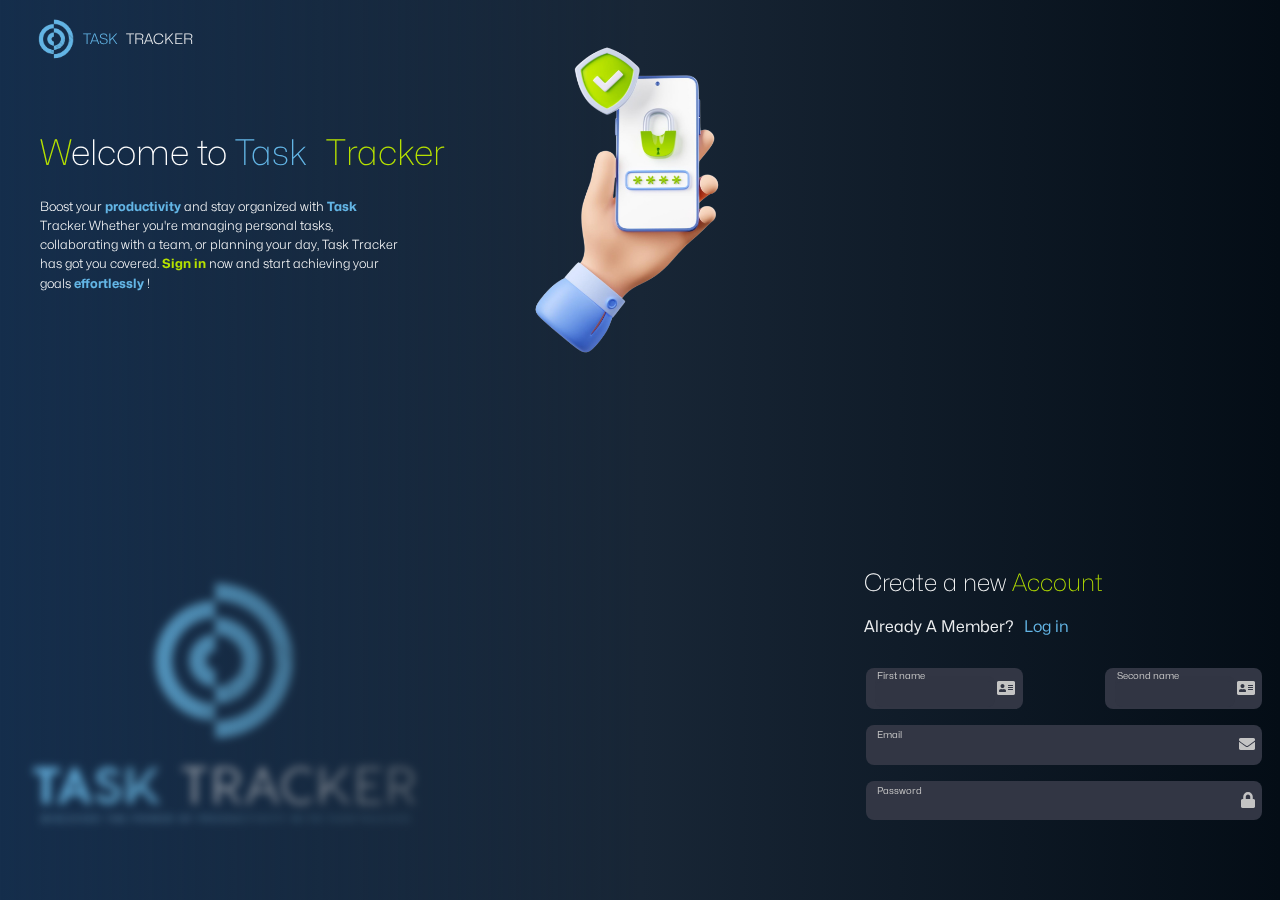
==== HTML/authentication.html @ 6b2c5260 "updating the authentication ui adding  google sign in integration" ====
<!DOCTYPE html>
<html lang="en">
<head>
    <!-- Font Awesome -->
<link rel="stylesheet" href="https://cdnjs.cloudflare.com/ajax/libs/font-awesome/5.15.4/css/all.min.css"  />

    <link rel="preconnect" href="https://fonts.googleapis.com">
    <link rel="stylesheet" href="https://fonts.googleapis.com/css2?family=Roboto:wght@400;500;700&display=swap">
    <link rel="stylesheet" href="https://fonts.googleapis.com/css2?family=Manrope:wght@400;500;600;700&display=swap">
    <link rel="stylesheet" href="https://fonts.googleapis.com/css2?family=Lexend&display=swap">


    <meta charset="UTF-8">
    <meta name="viewport" content="width=device-width, initial-scale=1.0">
    <script src="https://accounts.google.com/gsi/client" async></script>
    <link rel="stylesheet" href="../styles/athentication.css">
    <title>Document</title>
</head>
<body>
     
<div class='authenticationUi'>
 <div class="user-first-info">
    <section class="logo">
       <img src="../assets/logo_image.png" alt="Logo Image" srcset="" id="logo"> 
       <div id="app-name">
          <span class="task-text">TASK</span> TRACKER
       </div>
    </section>

    <section id="user-welcome-text">
        <h1> <span class="bright-green">W</span>elcome to  <span class="task-text">Task</span> <span class="bright-green">Tracker</span></h1>
        <p>Boost your <span class="strong">productivity</span>  and stay organized with  <span class="strong">Task</span> Tracker. Whether you're managing personal tasks, collaborating with a team, or planning your day, Task Tracker has got you covered.  <span class="strong bright-green">Sign in</span> now and start achieving your goals  <span class="strong">effortlessly</span> !</p>

    </section>
 </div>
 
    <div class="illustation-container">
        <img src="../assets/login-illustration -small.png" alt="login illustration" srcset="" id="login-illustration">

 
  </div>
  <div id="login-card">
      <div class="logincard-text">
        <h2>Create a new  <span class="bright-green">Account</span></h2>
     <p>Already A Member?<span class="light-blue small-space">Log in</span></p>
      </div>
       <fieldset class="namecontainer">
        <section id="first-name-container">
            <div id="fisrt-name-innerdiv">
                <fieldset>
                    <legend>First name</legend>
                    <input type="text">
                </fieldset>
            </div>
            <div  id="firts-name-icondiv">
                <i class="fas fa-address-card"></i>
                
            </div>
        </section>
        <section id="second-name-container">
            <div id="second-name-innerdiv">
                <fieldset>
                    <legend>Second name</legend>
                    <input type="text">
                </fieldset>
            </div>
            <div  id="Second-name-icondiv">
                <i class="fas fa-address-card"></i>
            </div>
        </section>
       </fieldset>

       <fieldset class="email-and-password">
        <section id="email">
            <div id="email-innerdiv">
                <fieldset>
                    <legend>Email</legend>
                    <input type="email">
                </fieldset>
            </div>
            <div  id="email-icon-div">
                <i class="fas fa-envelope"></i>
            </div>
        </section>
        <!--  -->
        <section id="password">
            <div id="password-inner-div">
                <fieldset>
                    <legend>Password</legend>
                    <input type="password">
                </fieldset>
            </div>
            <div  id="password-div-icon">
                <i class="fas fa-lock"></i>
            </div>
        </section>
       </fieldset>
       <!-- <fieldset class="google-signin"> -->
         
        <div id="g_id_onload"
        data-client_id="447958306786-bvqhqia3cqrs5eibr836ug048fp5qbho.apps.googleusercontent.com"
        data-context="signup"
        data-ux_mode="popup"
        data-callback="response"
        data-auto_prompt="false">
   </div>
   
   <div class="g_id_signin"
        data-type="standard"
        data-shape="rectangular"
        data-theme="filled_black"
        data-text="continue_with"
        data-size="large"
        data-logo_alignment="left"
        data-width="400">
   </div>    
       <!-- </fieldset> -->
  </div>


   
</div>
 <script src="../js/authntication.js"></script>
</html>
---- styles/athentication.css ----
@font-face {
    font-family: 'Mona Sans';
    src: url(../fonts/Mona-Sans.ttf);
}
*{
    box-sizing: border-box;
}
.authenticationUi{
   min-width: 100vw;
    height: 100vh;
    padding-right: 1em;
    background:linear-gradient(90deg,#162D4600,#182636,#040d16);
    /* opacity: 0.9; */
     backdrop-filter: blur(4px);
     display: flex;
     justify-content: space-between;
     flex-wrap: wrap;
   
    
}
body{
    margin: 0;
    background-image: url(../assets/logo_trial-removebg-preview.png);
    
    background-size:35%;
    background-position: 0% 90%;
    background-repeat: no-repeat;
    background-color:#152E4C;
    font-size: 16px;
    
}

#logo{
    margin-top: 1em;
    width: max(7em);
    
}
 .logo{
    display: flex;
    align-items: center;
    
    
 }
 #app-name{
    padding-bottom: 0.5em;
    color: #EDEFF1;
    font-family: "Mona Sans" ;
    font-size: 0.9em;
    margin-left: -2em;
    font-weight: 300;
 }
 .task-text{
    color:#63B5E5;
    margin-right :0.3em;
 }
 #user-welcome-text{
    color:#ffffff ;
    width: max(400px,30vh);
    padding-left: 2.5em;
    font-family:"Mona Sans" ;
    font-weight: 300;
    line-height:normal;
    margin-top: 3em;
    
    

 }
 #user-welcome-text p{
    color: #ffffff;
    font-size: 0.8em;
   font-weight: 300;
    line-height: 1.5em;
    /* font-weight: 200; */
    font-family: 'mona Sans';
 }
    
 h1{
    font-size: 2.2em;
    font-weight: 200;
    text-wrap: nowrap;
 }
.strong{
    font-weight:bold;
    color: #63B5E5;
}
 
#login-illustration{
     width: 200px; 
     transform: scaleX(1);
     transform: scaleY(1);
     transform: translateX(0);
     transition: transform 0.5s ease-in-out ;
    
}

#login-illustration:hover{
    transform: scaleX(110%);
    transform: translateX(10%);
    /* transform: scaleY(5%); */
}
 
 
.bright-green{
   color: #B6E100
}
 
#login-card{
 align-self: flex-end;
 font-family: 'mona Sans';
 display: flex;
 flex-direction: column;
 gap: 1em;
 margin-bottom: 3em;
 width: 400px;
 
 
}
#login-card h2{
    color: #ffffff;
    font-weight: 100;
}
#login-card p{
    color: #EDEFF1;
}
.light-blue{
    color: #63B5E5;
}
.small-space{
    margin-left: 10px;
}
.namecontainer{
    display: flex;
    justify-content: space-between;
    padding: 0;
    gap: 2em;
    border-style: none;

}
.namecontainer input{
    width: 120px;
    background-color: inherit;
    border-radius: 0.5em;
    border: none;
    outline: none;
    padding-top: 0.4em;
    color: #FFFFFF;
    font-size: 1em;
}
.namecontainer legend{
    font-size: 0.6em;
    color:#C4C4C4;
}
.namecontainer fieldset{
    background-color: #313543;
    border-radius: 0.5em;
    border-style: none;
     padding: 0;
     

}
.namecontainer section{
     display: flex;
     color: #C4C4C4;
     display: flex;
     align-items: center;
     background-color: #323644;
     border-radius: 0.5em;
     padding :0.1em 0.4em; 
     
}
.email-and-password{
    display: flex;
    flex-direction: column;
    gap:1em;
    padding: 0;
    border-style: none;
    
 
}
.email-and-password section{
    display: flex;
    color: #C4C4C4;
    background-color: #323644;
    align-items: center;
    border-radius: 0.5em;
    padding:0.2em 0.4em;
     

     
}
.email-and-password legend{
    font-size: 0.6em;
    color:#C4C4C4;
}
 #email-innerdiv{
    flex-grow: 1;
    
 }
 #password-inner-div{
    flex-grow: 1;
 }
 .email-and-password input{
    width: 100%;
    outline: none;
    font-size: 1em;
    background-color: inherit;
    border: none;
    color:#FFFFFF;
 }
 .email-and-password fieldset{
    padding: 0;
    border-style: none;
     

    
 }
  legend{
    font-family: "mona Sans",sans-serif;
  }
  #login-card section{
    border:1px solid transparent
  }
  #login-card section:hover{
    border: 1px solid #63B5E5;
  }
  .google-signin{
    background-color: #323644;
    border-radius: 0.5em;
    border-style: none;
    padding: 0.1em;
    

  }
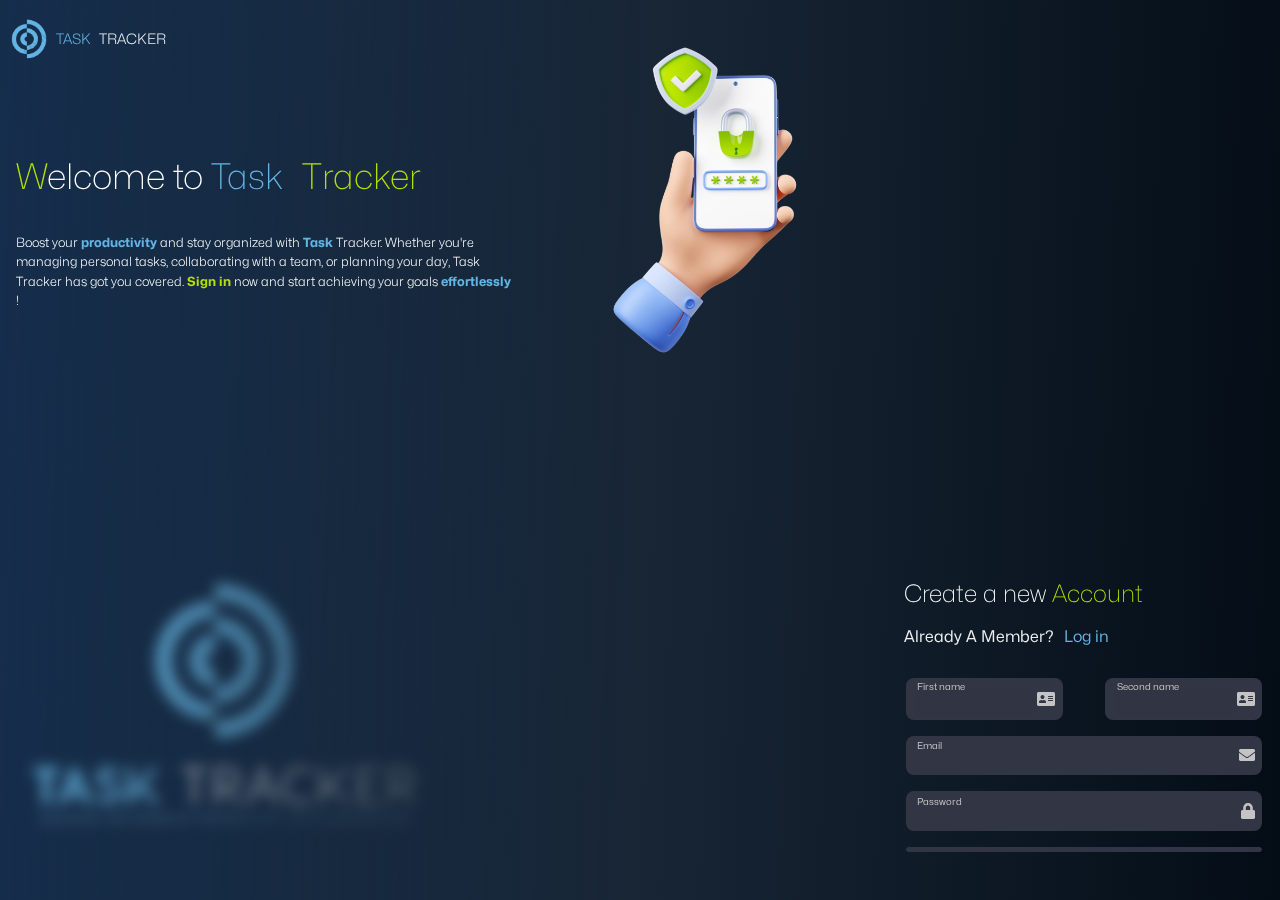
==== commit 8869b4c9: "added animation to the background ,fixed the vw of some containers" ====
--- a/HTML/authentication.html
+++ b/HTML/authentication.html
@@ -18,7 +18,7 @@
 </head>
 <body>
      
-<div class='authenticationUi'>
+<div id='authenticationUi'>
  <div class="user-first-info">
     <section class="logo">
        <img src="../assets/logo_image.png" alt="Logo Image" srcset="" id="logo"> 
@@ -39,7 +39,8 @@
 
  
   </div>
-  <div id="login-card">
+  
+  <form id="login-card">
       <div class="logincard-text">
         <h2>Create a new  <span class="bright-green">Account</span></h2>
      <p>Already A Member?<span class="light-blue small-space">Log in</span></p>
@@ -49,7 +50,7 @@
             <div id="fisrt-name-innerdiv">
                 <fieldset>
                     <legend>First name</legend>
-                    <input type="text">
+                    <input type="text" autocapitalize="^" >
                 </fieldset>
             </div>
             <div  id="firts-name-icondiv">
@@ -75,7 +76,7 @@
             <div id="email-innerdiv">
                 <fieldset>
                     <legend>Email</legend>
-                    <input type="email">
+                    <input type="email" autocomplete="email">
                 </fieldset>
             </div>
             <div  id="email-icon-div">
@@ -87,7 +88,7 @@
             <div id="password-inner-div">
                 <fieldset>
                     <legend>Password</legend>
-                    <input type="password">
+                    <input type="password" autocomplete="new-password">
                 </fieldset>
             </div>
             <div  id="password-div-icon">
@@ -95,7 +96,7 @@
             </div>
         </section>
        </fieldset>
-       <!-- <fieldset class="google-signin"> -->
+       <fieldset class="google-signin">
          
         <div id="g_id_onload"
         data-client_id="447958306786-bvqhqia3cqrs5eibr836ug048fp5qbho.apps.googleusercontent.com"
@@ -103,8 +104,7 @@
         data-ux_mode="popup"
         data-callback="response"
         data-auto_prompt="false">
-   </div>
-   
+        
    <div class="g_id_signin"
         data-type="standard"
         data-shape="rectangular"
@@ -112,10 +112,12 @@
         data-text="continue_with"
         data-size="large"
         data-logo_alignment="left"
-        data-width="400">
+        data-width="350">
    </div>    
-       <!-- </fieldset> -->
-  </div>
+       </fieldset>
+    </form>
+   
+
 
 
    
--- a/styles/athentication.css
+++ b/styles/athentication.css
@@ -5,21 +5,27 @@
 *{
     box-sizing: border-box;
 }
-.authenticationUi{
-   min-width: 100vw;
-    height: 100vh;
+#authenticationUi{
+    width: 100vw;
+    margin: 0;
+    min-height: 100vh;
     padding-right: 1em;
-    background:linear-gradient(90deg,#162D4600,#182636,#040d16);
+    /* background:linear-gradient(9deg,#162D4600,#182636,#040d16); */
     /* opacity: 0.9; */
-     backdrop-filter: blur(4px);
+     backdrop-filter: blur(7px);
      display: flex;
      justify-content: space-between;
      flex-wrap: wrap;
+     transition: backdrop-filter 0.5s ease-in-out;
+     padding-left: 1em;
+      
    
     
 }
+  
 body{
     margin: 0;
+    padding: 0;
     background-image: url(../assets/logo_trial-removebg-preview.png);
     
     background-size:35%;
@@ -33,6 +39,8 @@
 #logo{
     margin-top: 1em;
     width: max(7em);
+    margin-left: -43px;
+    
     
 }
  .logo{
@@ -55,8 +63,11 @@
  }
  #user-welcome-text{
     color:#ffffff ;
-    width: max(400px,30vh);
-    padding-left: 2.5em;
+    display: flex;
+    flex-direction: column;
+    flex-grow: 1;
+    max-width: 500px;
+    padding-left:0;
     font-family:"Mona Sans" ;
     font-weight: 300;
     line-height:normal;
@@ -75,9 +86,10 @@
  }
     
  h1{
-    font-size: 2.2em;
+    font-size:min(2.2em,8vw);
     font-weight: 200;
     text-wrap: nowrap;
+    padding-left: 0;
  }
 .strong{
     font-weight:bold;
@@ -111,10 +123,12 @@
  flex-direction: column;
  gap: 1em;
  margin-bottom: 3em;
- width: 400px;
- 
- 
-}
+ width: 360px;
+ 
+ 
+ 
+}
+
 #login-card h2{
     color: #ffffff;
     font-weight: 100;
@@ -132,7 +146,7 @@
     display: flex;
     justify-content: space-between;
     padding: 0;
-    gap: 2em;
+    
     border-style: none;
 
 }
@@ -225,12 +239,22 @@
   }
   .google-signin{
     background-color: #323644;
-    border-radius: 0.5em;
-    border-style: none;
+    border-radius: 0.4em;
+    /* border-style: none; */
     padding: 0.1em;
-    
-
+    z-index: 3;
+    padding-left: 0;
+    border: 1px solid transparent;
+
+    
+    
+
+  }
+  .google-signin:hover{
+    border: 1px solid #63B5E5;
   }
    
- 
+ #login-card section:hover i{
+    color: #FFFFFF;
+ }
  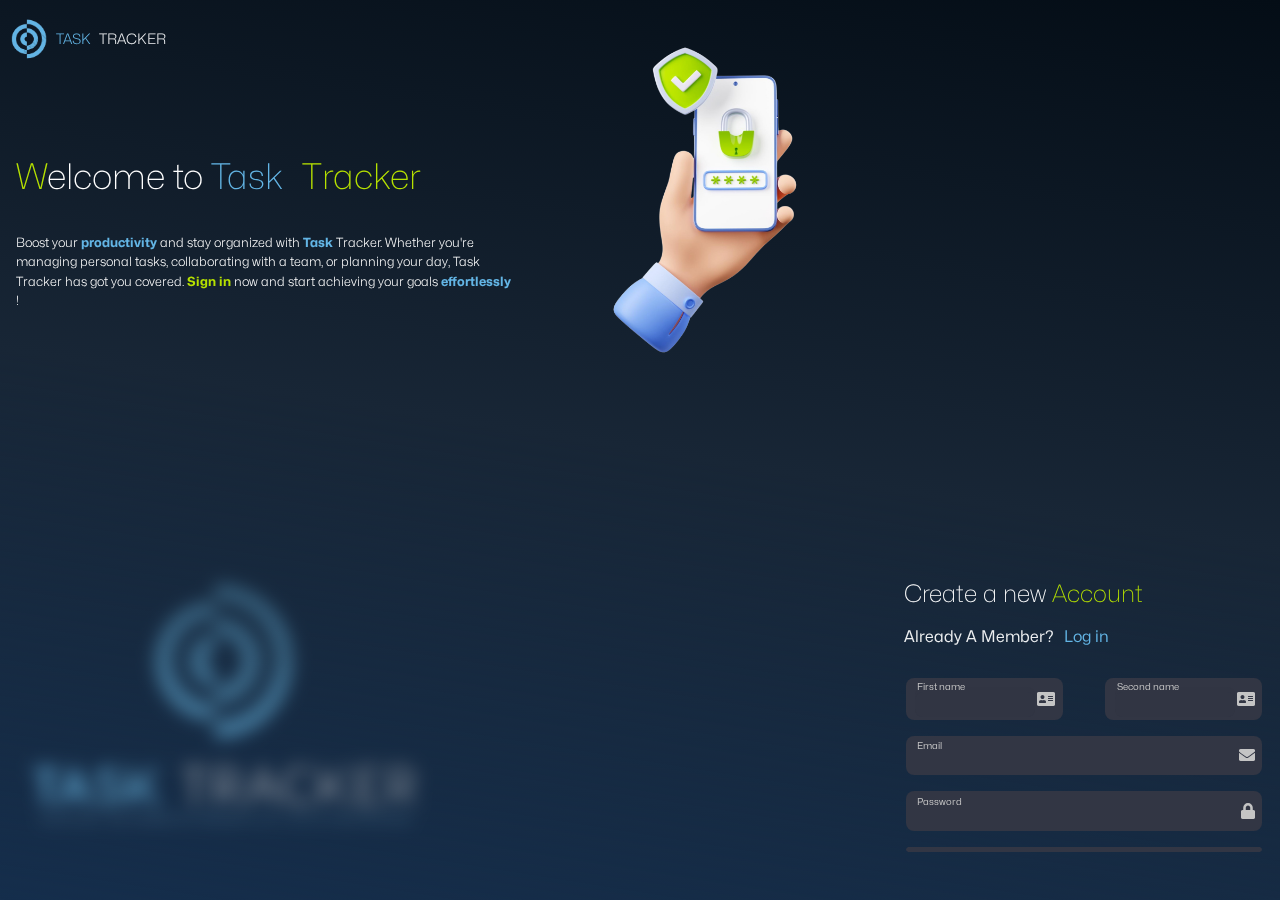
==== commit 5574dfa0: "small phone screen  design" ====
--- a/HTML/authentication.html
+++ b/HTML/authentication.html
@@ -112,7 +112,7 @@
         data-text="continue_with"
         data-size="large"
         data-logo_alignment="left"
-        data-width="350">
+        data-width="320">
    </div>    
        </fieldset>
     </form>
--- a/styles/athentication.css
+++ b/styles/athentication.css
@@ -10,9 +10,9 @@
     margin: 0;
     min-height: 100vh;
     padding-right: 1em;
-    /* background:linear-gradient(9deg,#162D4600,#182636,#040d16); */
+    background:linear-gradient(9deg,#162D4600,#182636,#040d16);
     /* opacity: 0.9; */
-     backdrop-filter: blur(7px);
+     /* backdrop-filter: blur(6px); */
      display: flex;
      justify-content: space-between;
      flex-wrap: wrap;
@@ -123,8 +123,11 @@
  flex-direction: column;
  gap: 1em;
  margin-bottom: 3em;
- width: 360px;
- 
+ /* max-width: 330px; */
+ 
+ width: min(360px,95vw);
+ /* margin-left: auto; */
+ /* background-color: red; */
  
  
 }
@@ -151,7 +154,7 @@
 
 }
 .namecontainer input{
-    width: 120px;
+    width:min( 120px,30vw);
     background-color: inherit;
     border-radius: 0.5em;
     border: none;
@@ -159,6 +162,7 @@
     padding-top: 0.4em;
     color: #FFFFFF;
     font-size: 1em;
+
 }
 .namecontainer legend{
     font-size: 0.6em;
@@ -257,4 +261,7 @@
  #login-card section:hover i{
     color: #FFFFFF;
  }
+ .g_id_signin{
+    data-width:min(360px,95)
+ }
  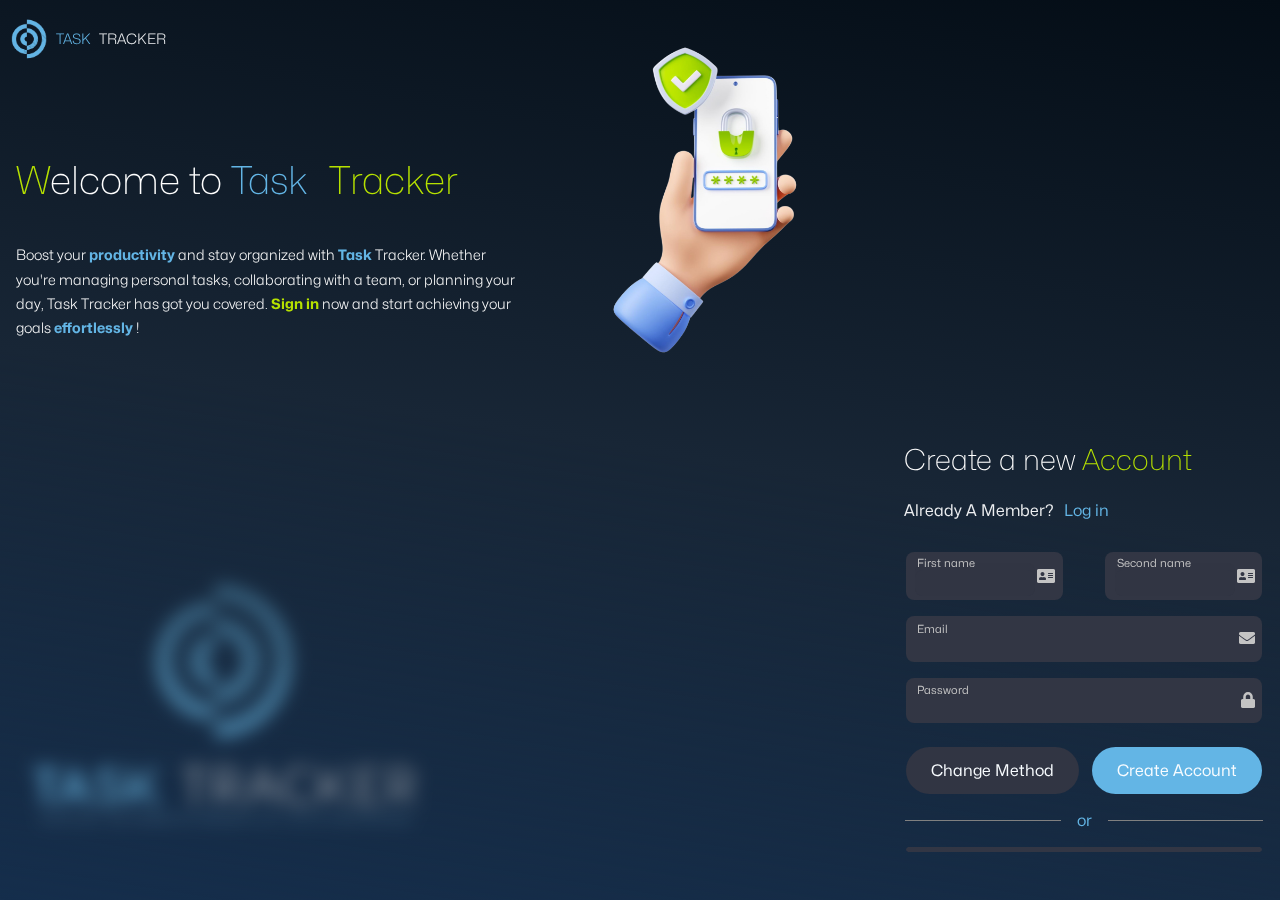
==== commit 9c21485a: "Added action buttons on the login page and also improved the responsiveness" ====
--- a/HTML/authentication.html
+++ b/HTML/authentication.html
@@ -96,6 +96,19 @@
             </div>
         </section>
        </fieldset>
+       <fieldset class="formAction">
+            <section class="method">
+              Change Method
+            </section>
+            <section class="action">
+               Create  Account
+            </section>
+       </fieldset>
+       <section class="divider">
+        <div class="leftdivider"></div>
+        <div class="middle">or</div>
+        <div class="rightdivider"></div>
+       </section>
        <fieldset class="google-signin">
          
         <div id="g_id_onload"
@@ -112,7 +125,7 @@
         data-text="continue_with"
         data-size="large"
         data-logo_alignment="left"
-        data-width="320">
+        data-width="350">
    </div>    
        </fieldset>
     </form>
--- a/styles/athentication.css
+++ b/styles/athentication.css
@@ -6,26 +6,27 @@
     box-sizing: border-box;
 }
 #authenticationUi{
-    width: 100vw;
+     
     margin: 0;
     min-height: 100vh;
     padding-right: 1em;
     background:linear-gradient(9deg,#162D4600,#182636,#040d16);
-    /* opacity: 0.9; */
-     /* backdrop-filter: blur(6px); */
+     
      display: flex;
      justify-content: space-between;
      flex-wrap: wrap;
      transition: backdrop-filter 0.5s ease-in-out;
      padding-left: 1em;
       
+
+      
    
     
 }
   
 body{
     margin: 0;
-    padding: 0;
+    /* padding: 0; */
     background-image: url(../assets/logo_trial-removebg-preview.png);
     
     background-size:35%;
@@ -40,13 +41,14 @@
     margin-top: 1em;
     width: max(7em);
     margin-left: -43px;
-    
+     
+     
     
 }
  .logo{
     display: flex;
     align-items: center;
-    
+     
     
  }
  #app-name{
@@ -72,21 +74,23 @@
     font-weight: 300;
     line-height:normal;
     margin-top: 3em;
+  
     
     
 
  }
  #user-welcome-text p{
     color: #ffffff;
-    font-size: 0.8em;
-   font-weight: 300;
-    line-height: 1.5em;
+    font-size: 0.9em;
+   /* font-weight: 300; */
+    line-height: 1.7em;
+    letter-spacing: normal;
     /* font-weight: 200; */
     font-family: 'mona Sans';
  }
     
  h1{
-    font-size:min(2.2em,8vw);
+    font-size:min(2.4em,8vw);
     font-weight: 200;
     text-wrap: nowrap;
     padding-left: 0;
@@ -102,6 +106,7 @@
      transform: scaleY(1);
      transform: translateX(0);
      transition: transform 0.5s ease-in-out ;
+   
     
 }
 
@@ -123,11 +128,13 @@
  flex-direction: column;
  gap: 1em;
  margin-bottom: 3em;
- /* max-width: 330px; */
+  
  
  width: min(360px,95vw);
- /* margin-left: auto; */
- /* background-color: red; */
+  
+ 
+
+
  
  
 }
@@ -135,6 +142,7 @@
 #login-card h2{
     color: #ffffff;
     font-weight: 100;
+    font-size: min(1.8em);
 }
 #login-card p{
     color: #EDEFF1;
@@ -165,7 +173,7 @@
 
 }
 .namecontainer legend{
-    font-size: 0.6em;
+    font-size: 0.7em;
     color:#C4C4C4;
 }
 .namecontainer fieldset{
@@ -183,7 +191,7 @@
      align-items: center;
      background-color: #323644;
      border-radius: 0.5em;
-     padding :0.1em 0.4em; 
+     padding :0.2em 0.4em; 
      
 }
 .email-and-password{
@@ -201,13 +209,13 @@
     background-color: #323644;
     align-items: center;
     border-radius: 0.5em;
-    padding:0.2em 0.4em;
+    padding:0.3em 0.4em;
      
 
      
 }
 .email-and-password legend{
-    font-size: 0.6em;
+    font-size: 0.7em;
     color:#C4C4C4;
 }
  #email-innerdiv{
@@ -238,17 +246,18 @@
   #login-card section{
     border:1px solid transparent
   }
-  #login-card section:hover{
+  #login-card section:hover:not(.divider){
     border: 1px solid #63B5E5;
   }
   .google-signin{
     background-color: #323644;
     border-radius: 0.4em;
     /* border-style: none; */
-    padding: 0.1em;
+    padding:  0.1em;
     z-index: 3;
     padding-left: 0;
     border: 1px solid transparent;
+   
 
     
     
@@ -261,7 +270,71 @@
  #login-card section:hover i{
     color: #FFFFFF;
  }
- .g_id_signin{
-    data-width:min(360px,95)
- }
+
+ .formAction{
+    display: flex;
+    justify-content: space-between;
+    padding: 0;
+    border-style: none;
+    margin-top: 0.5em;
+ }
+ 
+ .method,.action{
+    font-size:min(1em,4.2vw)
+ }
+.method{
+    background-color: #313543;
+    padding: 0.8em 1.5em;
+    border-radius: 1.5em;
+    color: #F8FCFF;
+    cursor: pointer;
+    
+}
+.action{
+    background-color: #313543;
+    padding: 0.8em 1.5em;
+    border-radius: 1.5em; 
+    color: #F8FCFF;
+   background-color:#63B5E5;
+    cursor: pointer;
+     
+}
+    
+
+.divider{
+    display: flex;
+    /* justify-content: space-between; */
+    align-items: center;
+    gap: 1em;
+    color: #63B5E5;
+}
+ .divider .leftdivider ,.divider .rightdivider{
+     flex-grow: 1;
+     background-color: grey;
+     height: 1px;
+      
+     
+ }
+
+  .divider:hover  div:not(.middle){
+    background-color: #63B5E5;
+    color: #F8FCFF;
+  }
+ @media (max-width:1096px){
+    #authenticationUi{
+        
+    }
+    #login-card{
+        margin-left: auto;
+
+         
+    }
+    
+    }
+    @media(max-width:590px){
+        #login-card{
+            margin: auto;
+            margin-bottom: 1em;
+        }
+    }
  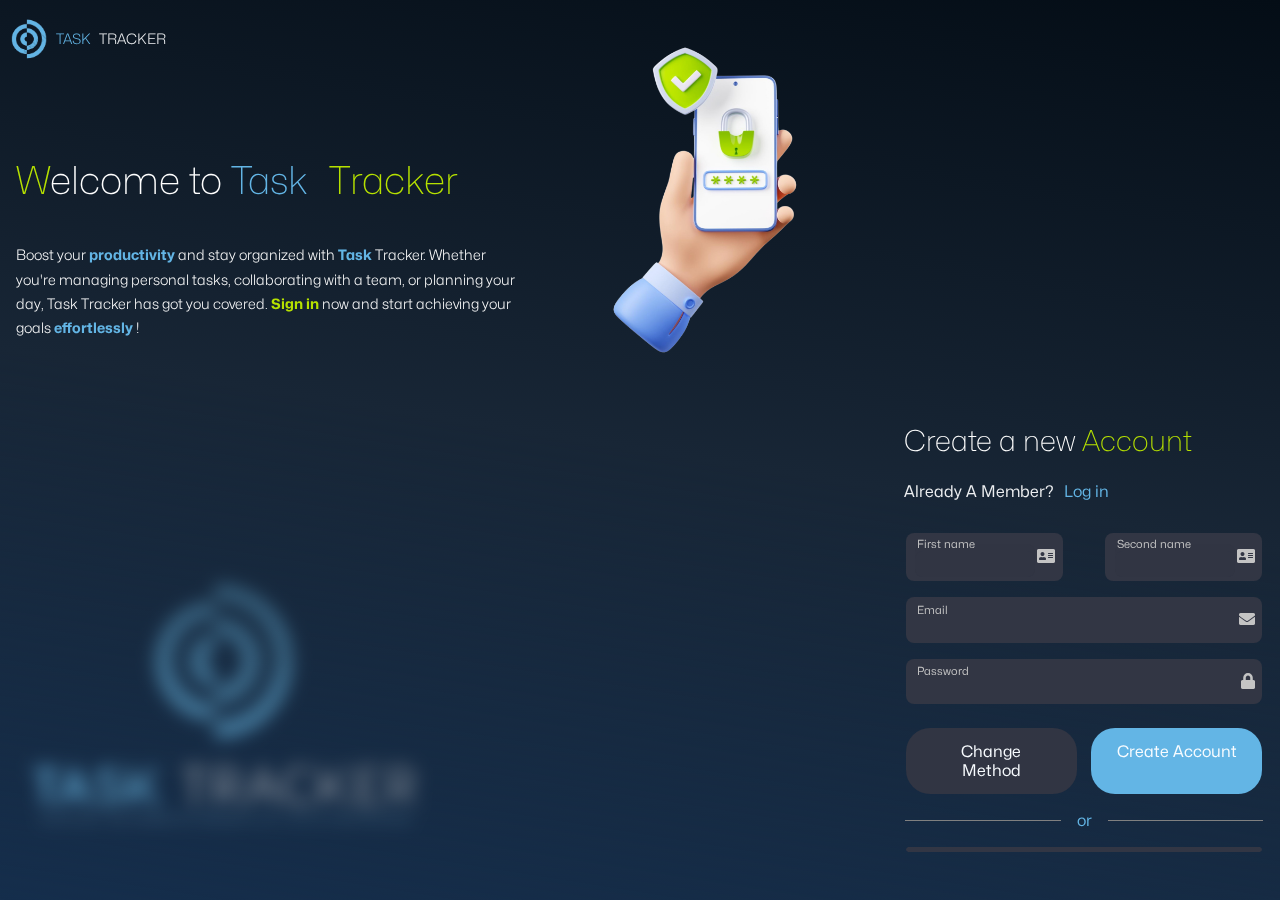
==== commit d5e77235: "made the login/signupcard dynamic also added the animation to  the trasition" ====
--- a/HTML/authentication.html
+++ b/HTML/authentication.html
@@ -45,7 +45,7 @@
         <h2>Create a new  <span class="bright-green">Account</span></h2>
      <p>Already A Member?<span class="light-blue small-space">Log in</span></p>
       </div>
-       <fieldset class="namecontainer">
+       <fieldset class="namecontainer" id="nameContainer">
         <section id="first-name-container">
             <div id="fisrt-name-innerdiv">
                 <fieldset>
@@ -97,10 +97,10 @@
         </section>
        </fieldset>
        <fieldset class="formAction">
-            <section class="method">
+            <section id="method">
               Change Method
             </section>
-            <section class="action">
+            <section id="action">
                Create  Account
             </section>
        </fieldset>
--- a/styles/athentication.css
+++ b/styles/athentication.css
@@ -157,12 +157,21 @@
     display: flex;
     justify-content: space-between;
     padding: 0;
-    
-    border-style: none;
-
-}
+    opacity: 1;
+    height: 3em;
+
+    /* transition: opacity ease-in-out 1s, height  ease-in-out 0.5s ; */
+     
+     
+    border-style: none;
+    gap: 2em;
+      
+}
+ 
+ 
 .namecontainer input{
     width:min( 120px,30vw);
+    
     background-color: inherit;
     border-radius: 0.5em;
     border: none;
@@ -172,6 +181,7 @@
     font-size: 1em;
 
 }
+
 .namecontainer legend{
     font-size: 0.7em;
     color:#C4C4C4;
@@ -279,27 +289,36 @@
     margin-top: 0.5em;
  }
  
- .method,.action{
-    font-size:min(1em,4.2vw)
- }
-.method{
+ #method,#action{
+    font-size:min(1em,4.2vw);
+    width: 48%;
+    text-align: center;
+ }
+#method{
     background-color: #313543;
     padding: 0.8em 1.5em;
     border-radius: 1.5em;
     color: #F8FCFF;
     cursor: pointer;
-    
-}
-.action{
+     
+    
+}
+#action{
     background-color: #313543;
     padding: 0.8em 1.5em;
     border-radius: 1.5em; 
-    color: #F8FCFF;
+    color: #F8FCFFFF;
    background-color:#63B5E5;
     cursor: pointer;
-     
-}
-    
+    
+    transition:color 0.5s ease-in-out;
+    transition: color 0.5s ease-in-out;
+     
+}
+
+  #method:active{
+    background-color:#63B5E5;
+  }  
 
 .divider{
     display: flex;
@@ -320,10 +339,16 @@
     background-color: #63B5E5;
     color: #F8FCFF;
   }
+  input:-webkit-autofill
+    {
+      
+      -webkit-text-fill-color:#63B5E5;
+      -webkit-box-shadow: none;
+      transition: background-color 5000s ease-in-out 0s;
+  }
+
  @media (max-width:1096px){
-    #authenticationUi{
-        
-    }
+     
     #login-card{
         margin-left: auto;
 
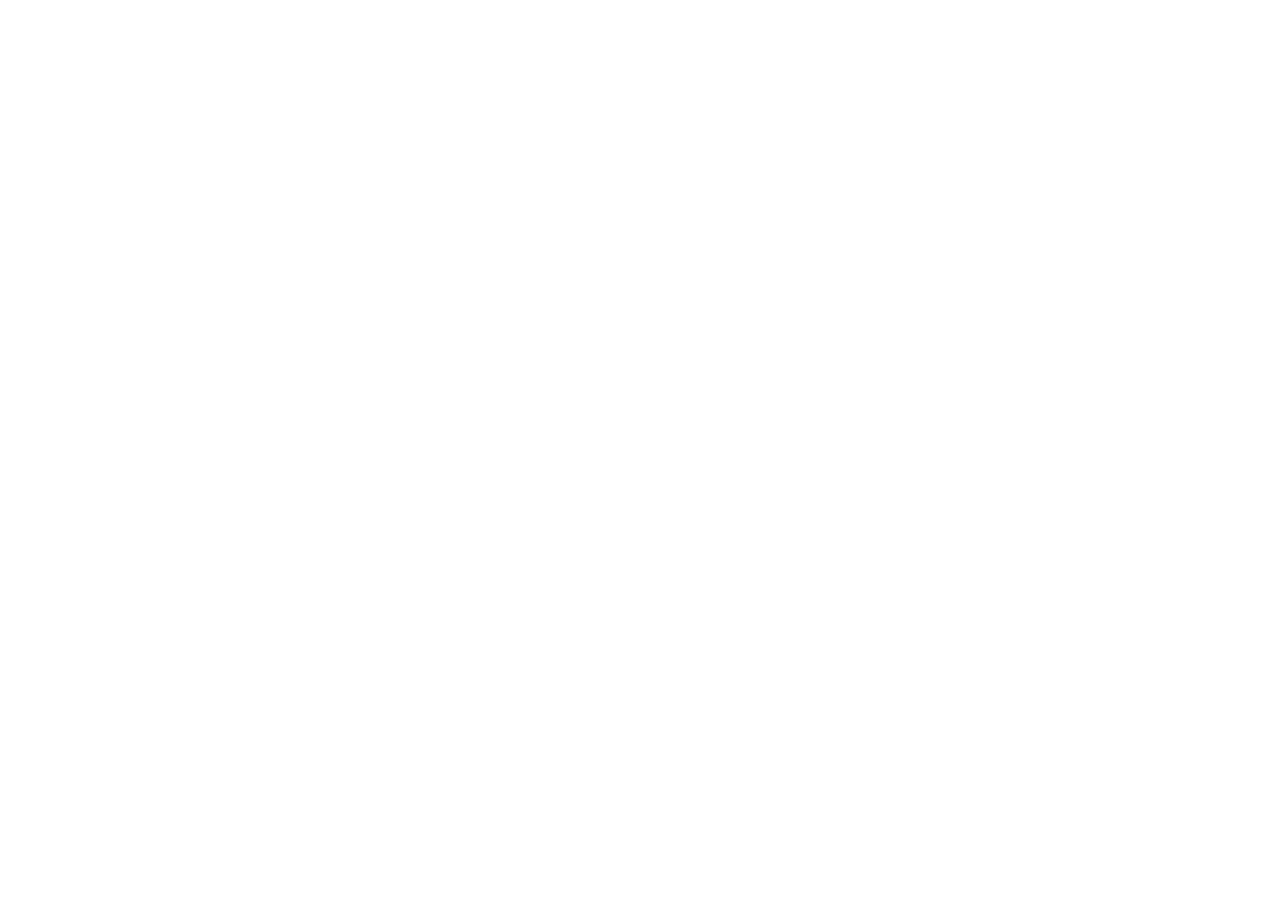
==== commit 56a351f5: "working on introductin page" ====
--- a/HTML/authentication.html
+++ b/HTML/authentication.html
@@ -1,139 +1,11 @@
-<!DOCTYPE html>
-<html lang="en">
-<head>
-    <!-- Font Awesome -->
-<link rel="stylesheet" href="https://cdnjs.cloudflare.com/ajax/libs/font-awesome/5.15.4/css/all.min.css"  />
-
-    <link rel="preconnect" href="https://fonts.googleapis.com">
-    <link rel="stylesheet" href="https://fonts.googleapis.com/css2?family=Roboto:wght@400;500;700&display=swap">
-    <link rel="stylesheet" href="https://fonts.googleapis.com/css2?family=Manrope:wght@400;500;600;700&display=swap">
-    <link rel="stylesheet" href="https://fonts.googleapis.com/css2?family=Lexend&display=swap">
-
-
+ <!DOCTYPE html>
+ <html lang="en">
+ <head>
     <meta charset="UTF-8">
     <meta name="viewport" content="width=device-width, initial-scale=1.0">
-    <script src="https://accounts.google.com/gsi/client" async></script>
-    <link rel="stylesheet" href="../styles/athentication.css">
-    <title>Document</title>
-</head>
-<body>
-     
-<div id='authenticationUi'>
- <div class="user-first-info">
-    <section class="logo">
-       <img src="../assets/logo_image.png" alt="Logo Image" srcset="" id="logo"> 
-       <div id="app-name">
-          <span class="task-text">TASK</span> TRACKER
-       </div>
-    </section>
-
-    <section id="user-welcome-text">
-        <h1> <span class="bright-green">W</span>elcome to  <span class="task-text">Task</span> <span class="bright-green">Tracker</span></h1>
-        <p>Boost your <span class="strong">productivity</span>  and stay organized with  <span class="strong">Task</span> Tracker. Whether you're managing personal tasks, collaborating with a team, or planning your day, Task Tracker has got you covered.  <span class="strong bright-green">Sign in</span> now and start achieving your goals  <span class="strong">effortlessly</span> !</p>
-
-    </section>
- </div>
- 
-    <div class="illustation-container">
-        <img src="../assets/login-illustration -small.png" alt="login illustration" srcset="" id="login-illustration">
-
- 
-  </div>
-  
-  <form id="login-card">
-      <div class="logincard-text">
-        <h2>Create a new  <span class="bright-green">Account</span></h2>
-     <p>Already A Member?<span class="light-blue small-space">Log in</span></p>
-      </div>
-       <fieldset class="namecontainer" id="nameContainer">
-        <section id="first-name-container">
-            <div id="fisrt-name-innerdiv">
-                <fieldset>
-                    <legend>First name</legend>
-                    <input type="text" autocapitalize="^" >
-                </fieldset>
-            </div>
-            <div  id="firts-name-icondiv">
-                <i class="fas fa-address-card"></i>
-                
-            </div>
-        </section>
-        <section id="second-name-container">
-            <div id="second-name-innerdiv">
-                <fieldset>
-                    <legend>Second name</legend>
-                    <input type="text">
-                </fieldset>
-            </div>
-            <div  id="Second-name-icondiv">
-                <i class="fas fa-address-card"></i>
-            </div>
-        </section>
-       </fieldset>
-
-       <fieldset class="email-and-password">
-        <section id="email">
-            <div id="email-innerdiv">
-                <fieldset>
-                    <legend>Email</legend>
-                    <input type="email" autocomplete="email">
-                </fieldset>
-            </div>
-            <div  id="email-icon-div">
-                <i class="fas fa-envelope"></i>
-            </div>
-        </section>
-        <!--  -->
-        <section id="password">
-            <div id="password-inner-div">
-                <fieldset>
-                    <legend>Password</legend>
-                    <input type="password" autocomplete="new-password">
-                </fieldset>
-            </div>
-            <div  id="password-div-icon">
-                <i class="fas fa-lock"></i>
-            </div>
-        </section>
-       </fieldset>
-       <fieldset class="formAction">
-            <section id="method">
-              Change Method
-            </section>
-            <section id="action">
-               Create  Account
-            </section>
-       </fieldset>
-       <section class="divider">
-        <div class="leftdivider"></div>
-        <div class="middle">or</div>
-        <div class="rightdivider"></div>
-       </section>
-       <fieldset class="google-signin">
-         
-        <div id="g_id_onload"
-        data-client_id="447958306786-bvqhqia3cqrs5eibr836ug048fp5qbho.apps.googleusercontent.com"
-        data-context="signup"
-        data-ux_mode="popup"
-        data-callback="response"
-        data-auto_prompt="false">
-        
-   <div class="g_id_signin"
-        data-type="standard"
-        data-shape="rectangular"
-        data-theme="filled_black"
-        data-text="continue_with"
-        data-size="large"
-        data-logo_alignment="left"
-        data-width="350">
-   </div>    
-       </fieldset>
-    </form>
-   
-
-
-
-   
-</div>
- <script src="../js/authntication.js"></script>
-</html>
+    <title</title>
+ </head>
+ <body>
+    
+ </body>
+ </html>